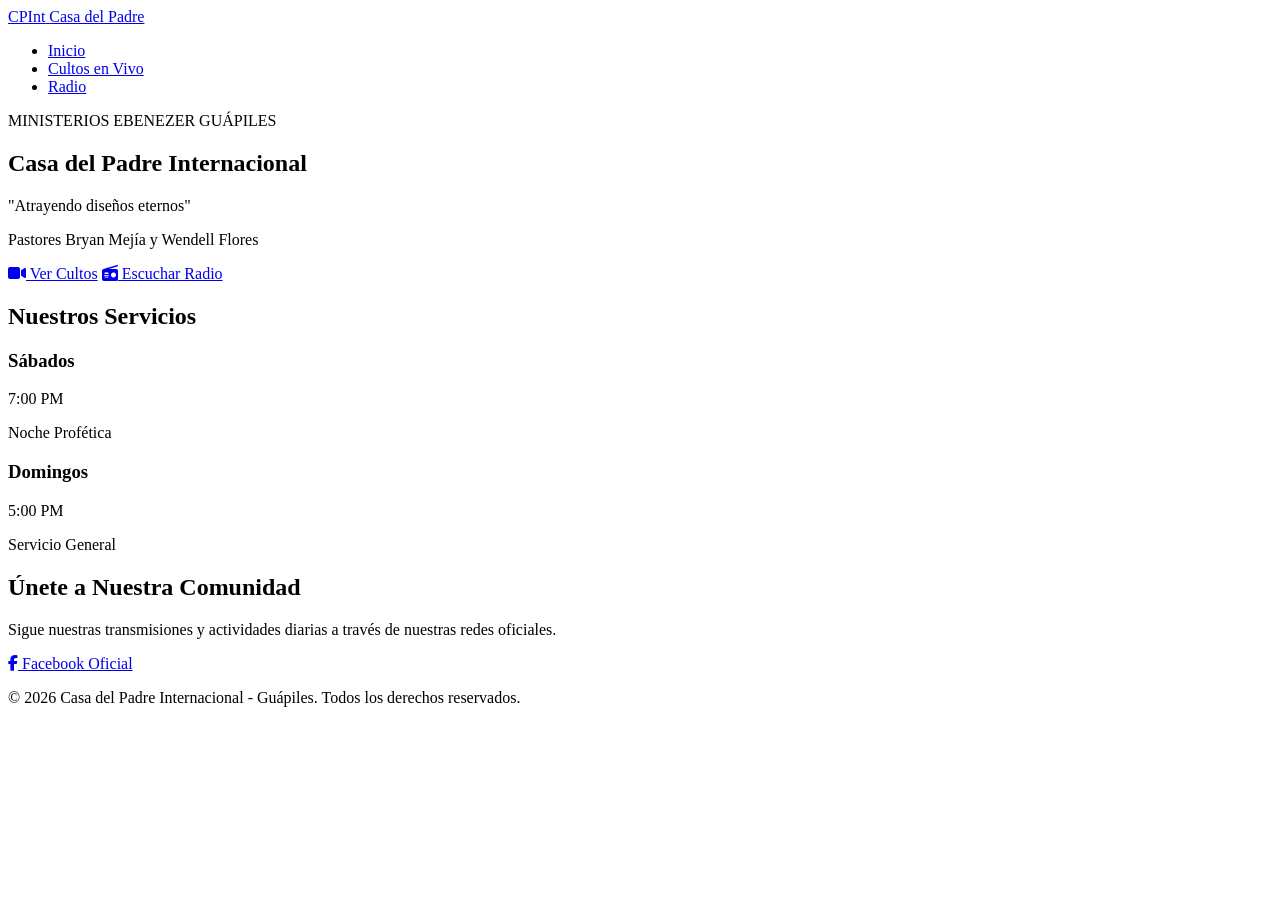
==== index.html @ 1788e54e "Add initial index.html for website structure Initial HTML structure for Casa del Padre Internacional" ====
<!DOCTYPE html>
<html lang="es">
<head>
    <meta charset="UTF-8">
    <meta name="viewport" content="width=device-width, initial-scale=1.0">
    <title>Casa del Padre Internacional | Guápiles</title>
    <link rel="stylesheet" href="css/styles.css">
    <!-- Iconos FontAwesome para botones sociales -->
    <link rel="stylesheet" href="https://cdnjs.cloudflare.com/ajax/libs/font-awesome/6.4.0/css/all.min.css">
</head>
<body>

    <!-- NAV / HEADER -->
    <header class="navbar">
        <div class="container nav-container">
            <a href="/" class="logo">
                <span class="brand-title">CPInt</span>
                <span class="brand-sub">Casa del Padre</span>
            </a>
            <nav>
                <ul class="nav-links">
                    <li><a href="/" class="active">Inicio</a></li>
                    <li><a href="cultos/">Cultos en Vivo</a></li>
                    <li><a href="radio/">Radio</a></li>
                </ul>
            </nav>
        </div>
    </header>

    <!-- HERO SECTION -->
    <section class="hero">
        <div class="container hero-content">
            <p class="tagline">MINISTERIOS EBENEZER GUÁPILES</p>
            <h1>Casa del Padre Internacional</h1>
            <p class="slogan">"Atrayendo diseños eternos"</p>
            <p class="pastors">Pastores Bryan Mejía y Wendell Flores</p>
            
            <div class="hero-buttons">
                <a href="cultos/" class="btn btn-primary"><i class="fa-solid fa-video"></i> Ver Cultos</a>
                <a href="radio/" class="btn btn-secondary"><i class="fa-solid fa-radio"></i> Escuchar Radio</a>
            </div>
        </div>
    </section>

    <!-- HORARIOS / AGENDA -->
    <section class="schedule-section">
        <div class="container">
            <h2>Nuestros Servicios</h2>
            <div class="schedule-grid">
                <div class="schedule-card">
                    <h3>Sábados</h3>
                    <p class="time">7:00 PM</p>
                    <p class="activity">Noche Profética</p>
                </div>
                <div class="schedule-card highlight">
                    <h3>Domingos</h3>
                    <p class="time">5:00 PM</p>
                    <p class="activity">Servicio General</p>
                </div>
            </div>
        </div>
    </section>

    <!-- REDES SOCIALES / COMUNIDAD -->
    <section class="community-section">
        <div class="container">
            <h2>Únete a Nuestra Comunidad</h2>
            <p>Sigue nuestras transmisiones y actividades diarias a través de nuestras redes oficiales.</p>
            <div class="social-links">
                <a href="https://www.facebook.com/CPIGuapiles" target="_blank" class="social-btn facebook">
                    <i class="fa-brands fa-facebook-f"></i> Facebook Oficial
                </a>
            </div>
        </div>
    </section>

    <!-- FOOTER -->
    <footer>
        <div class="container footer-content">
            <p>&copy; 2026 Casa del Padre Internacional - Guápiles. Todos los derechos reservados.</p>
        </div>
    </footer>

    <script src="js/main.js"></script>
</body>
</html>
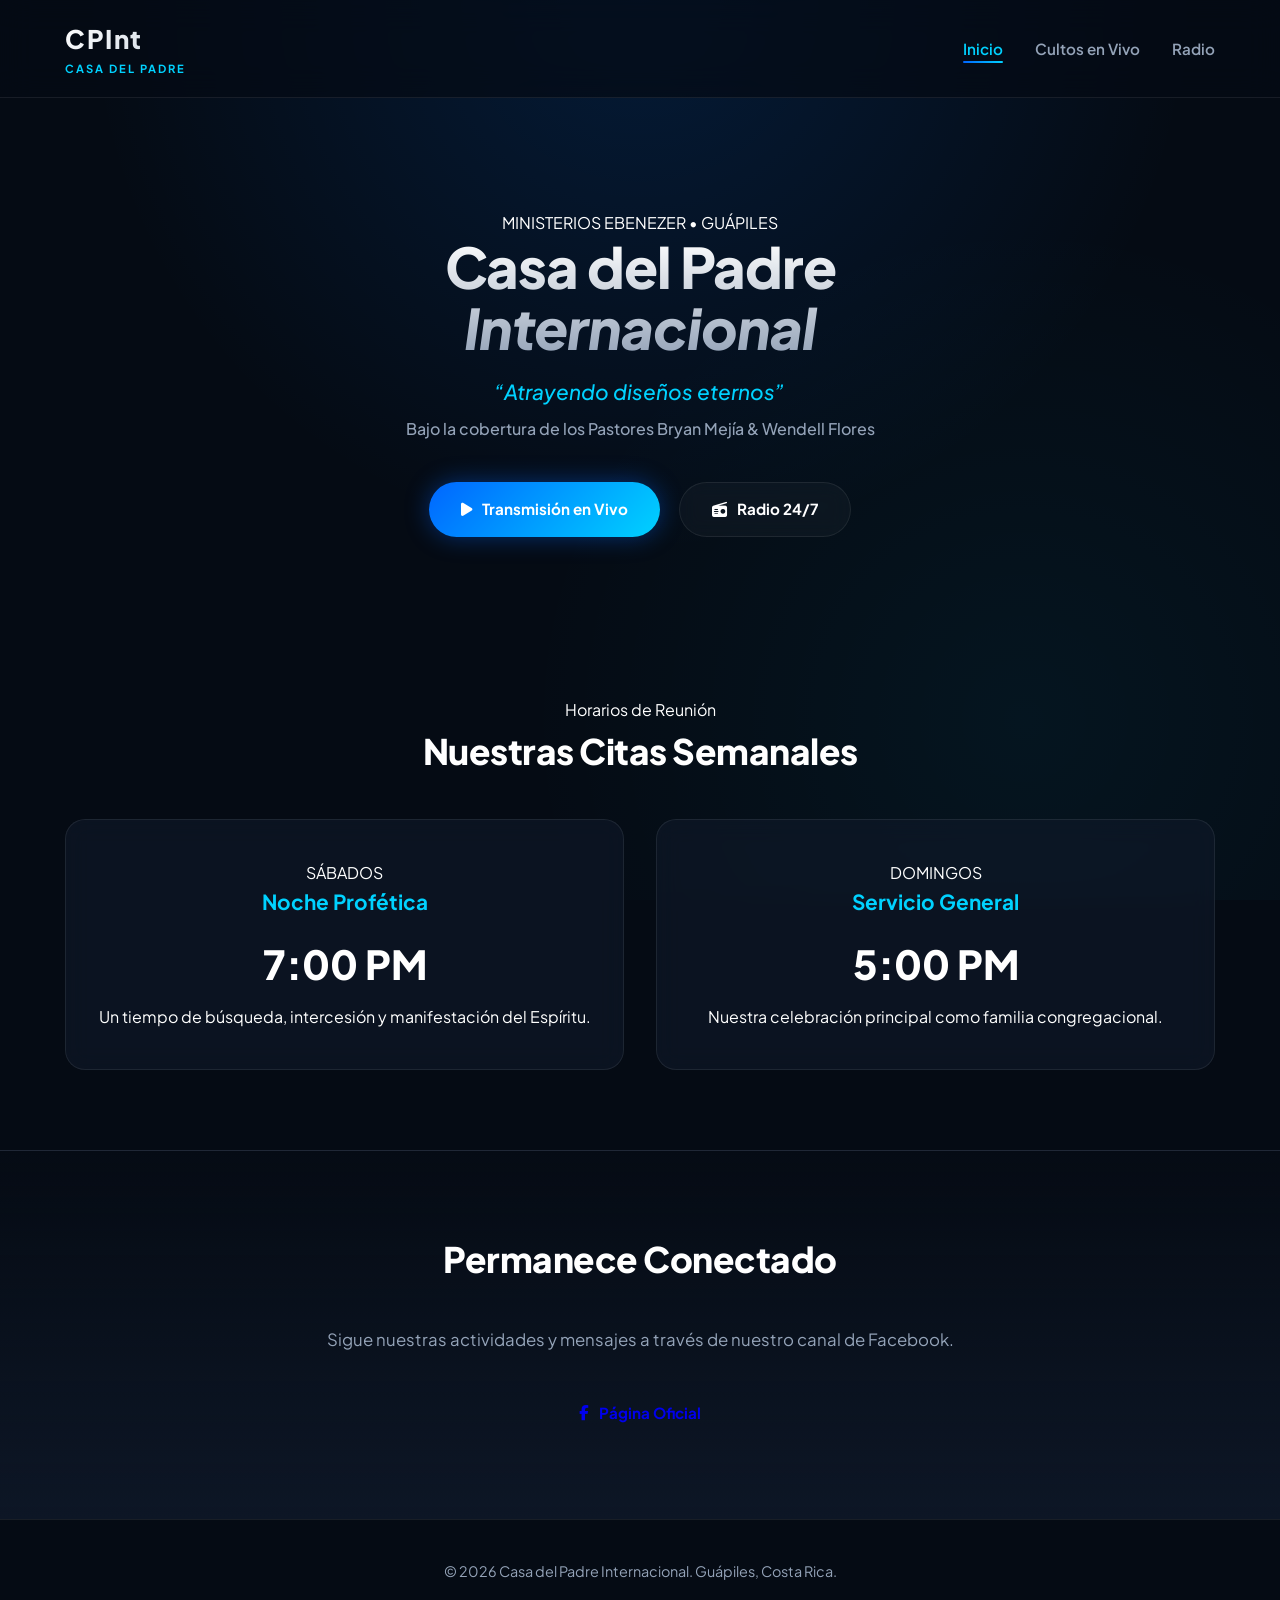
==== commit 2e1bd806: "Revise content and structure in index.html" ====
--- a/index.html
+++ b/index.html
@@ -3,14 +3,13 @@
 <head>
     <meta charset="UTF-8">
     <meta name="viewport" content="width=device-width, initial-scale=1.0">
-    <title>Casa del Padre Internacional | Guápiles</title>
+    <title>Casa del Padre Internacional</title>
     <link rel="stylesheet" href="css/styles.css">
-    <!-- Iconos FontAwesome para botones sociales -->
     <link rel="stylesheet" href="https://cdnjs.cloudflare.com/ajax/libs/font-awesome/6.4.0/css/all.min.css">
 </head>
 <body>
 
-    <!-- NAV / HEADER -->
+    <!-- NAVBAR MINIMALISTA -->
     <header class="navbar">
         <div class="container nav-container">
             <a href="/" class="logo">
@@ -27,57 +26,62 @@
         </div>
     </header>
 
-    <!-- HERO SECTION -->
+    <!-- HERO EDITORIAL -->
     <section class="hero">
         <div class="container hero-content">
-            <p class="tagline">MINISTERIOS EBENEZER GUÁPILES</p>
-            <h1>Casa del Padre Internacional</h1>
-            <p class="slogan">"Atrayendo diseños eternos"</p>
-            <p class="pastors">Pastores Bryan Mejía y Wendell Flores</p>
+            <span class="location-badge">MINISTERIOS EBENEZER • GUÁPILES</span>
+            <h1>Casa del Padre<br><i>Internacional</i></h1>
+            <p class="slogan">“Atrayendo diseños eternos”</p>
+            <p class="pastors">Bajo la cobertura de los Pastores Bryan Mejía & Wendell Flores</p>
             
             <div class="hero-buttons">
-                <a href="cultos/" class="btn btn-primary"><i class="fa-solid fa-video"></i> Ver Cultos</a>
-                <a href="radio/" class="btn btn-secondary"><i class="fa-solid fa-radio"></i> Escuchar Radio</a>
+                <a href="cultos/" class="btn btn-primary"><i class="fa-solid fa-play"></i> Transmisión en Vivo</a>
+                <a href="radio/" class="btn btn-secondary"><i class="fa-solid fa-radio"></i> Radio 24/7</a>
             </div>
         </div>
     </section>
 
-    <!-- HORARIOS / AGENDA -->
+    <!-- SECCIÓN SOBRIA DE AGENDA -->
     <section class="schedule-section">
         <div class="container">
-            <h2>Nuestros Servicios</h2>
+            <div class="section-header">
+                <span class="section-subtitle">Horarios de Reunión</span>
+                <h2>Nuestras Citas Semanales</h2>
+            </div>
+            
             <div class="schedule-grid">
-                <div class="schedule-card">
-                    <h3>Sábados</h3>
+                <article class="schedule-card">
+                    <span class="day-label">SÁBADOS</span>
+                    <h3>Noche Profética</h3>
                     <p class="time">7:00 PM</p>
-                    <p class="activity">Noche Profética</p>
-                </div>
-                <div class="schedule-card highlight">
-                    <h3>Domingos</h3>
+                    <p class="description">Un tiempo de búsqueda, intercesión y manifestación del Espíritu.</p>
+                </article>
+
+                <article class="schedule-card featured">
+                    <span class="day-label">DOMINGOS</span>
+                    <h3>Servicio General</h3>
                     <p class="time">5:00 PM</p>
-                    <p class="activity">Servicio General</p>
-                </div>
+                    <p class="description">Nuestra celebración principal como familia congregacional.</p>
+                </article>
             </div>
         </div>
     </section>
 
-    <!-- REDES SOCIALES / COMUNIDAD -->
+    <!-- COMUNIDAD / CONTACTO -->
     <section class="community-section">
         <div class="container">
-            <h2>Únete a Nuestra Comunidad</h2>
-            <p>Sigue nuestras transmisiones y actividades diarias a través de nuestras redes oficiales.</p>
-            <div class="social-links">
-                <a href="https://www.facebook.com/CPIGuapiles" target="_blank" class="social-btn facebook">
-                    <i class="fa-brands fa-facebook-f"></i> Facebook Oficial
-                </a>
-            </div>
+            <h2>Permanece Conectado</h2>
+            <p>Sigue nuestras actividades y mensajes a través de nuestro canal de Facebook.</p>
+            <a href="https://www.facebook.com/CPIGuapiles" target="_blank" class="btn btn-facebook">
+                <i class="fa-brands fa-facebook-f"></i> Página Oficial
+            </a>
         </div>
     </section>
 
-    <!-- FOOTER -->
+    <!-- FOOTER LIGERO -->
     <footer>
-        <div class="container footer-content">
-            <p>&copy; 2026 Casa del Padre Internacional - Guápiles. Todos los derechos reservados.</p>
+        <div class="container">
+            <p>&copy; 2026 Casa del Padre Internacional. Guápiles, Costa Rica.</p>
         </div>
     </footer>
 
--- a/css/styles.css
+++ b/css/styles.css
@@ -0,0 +1,341 @@
+@import url('https://fonts.googleapis.com/css2?family=Plus+Jakarta+Sans:wght@300;400;500;600;700;800&display=swap');
+
+/* ==========================================
+   VARIABLES Y ESTILOS GLOBALES
+   ========================================== */
+:root {
+    --bg-dark: #050b14;
+    --card-bg: rgba(15, 25, 42, 0.6);
+    --card-bg-hover: rgba(22, 36, 61, 0.8);
+    --primary-blue: #0066ff;
+    --cyan-accent: #00d2ff;
+    --text-white: #ffffff;
+    --text-muted: #94a3b8;
+    --border-color: rgba(255, 255, 255, 0.08);
+    --border-glow: rgba(0, 210, 255, 0.3);
+    --font-main: 'Plus Jakarta Sans', system-ui, -apple-system, sans-serif;
+}
+
+* {
+    margin: 0;
+    padding: 0;
+    box-sizing: border-box;
+}
+
+body {
+    background-color: var(--bg-dark);
+    color: var(--text-white);
+    font-family: var(--font-main);
+    line-height: 1.6;
+    overflow-x: hidden;
+    background-image: 
+        radial-gradient(circle at 50% 0%, rgba(0, 117, 255, 0.15) 0%, transparent 50%),
+        radial-gradient(circle at 80% 80%, rgba(0, 210, 255, 0.05) 0%, transparent 40%);
+    background-attachment: fixed;
+}
+
+.container {
+    width: 90%;
+    max-width: 1150px;
+    margin: 0 auto;
+}
+
+/* ==========================================
+   HEADER / NAVBAR (GLASSMORPHISM)
+   ========================================== */
+.navbar {
+    background-color: rgba(5, 11, 20, 0.7);
+    border-bottom: 1px solid var(--border-color);
+    position: sticky;
+    top: 0;
+    z-index: 100;
+    backdrop-filter: blur(16px);
+    -webkit-backdrop-filter: blur(16px);
+    transition: all 0.3s ease;
+}
+
+.nav-container {
+    display: flex;
+    justify-content: space-between;
+    align-items: center;
+    padding: 1.2rem 0;
+}
+
+.logo {
+    text-decoration: none;
+    display: flex;
+    flex-direction: column;
+}
+
+.brand-title {
+    font-size: 1.6rem;
+    font-weight: 800;
+    color: var(--text-white);
+    letter-spacing: 1.5px;
+    background: linear-gradient(135deg, #ffffff 0%, #cbd5e1 100%);
+    -webkit-background-clip: text;
+    -webkit-text-fill-color: transparent;
+}
+
+.brand-sub {
+    font-size: 0.7rem;
+    color: var(--cyan-accent);
+    text-transform: uppercase;
+    letter-spacing: 2px;
+    font-weight: 700;
+}
+
+.nav-links {
+    display: flex;
+    list-style: none;
+    gap: 2rem;
+}
+
+.nav-links a {
+    color: var(--text-muted);
+    text-decoration: none;
+    font-weight: 600;
+    font-size: 0.95rem;
+    transition: all 0.3s ease;
+    position: relative;
+    padding: 0.3rem 0;
+}
+
+.nav-links a::after {
+    content: '';
+    position: absolute;
+    bottom: 0;
+    left: 0;
+    width: 0%;
+    height: 2px;
+    background: linear-gradient(90deg, var(--primary-blue), var(--cyan-accent));
+    transition: width 0.3s ease;
+    border-radius: 2px;
+}
+
+.nav-links a:hover {
+    color: var(--text-white);
+}
+
+.nav-links a:hover::after,
+.nav-links a.active::after {
+    width: 100%;
+}
+
+.nav-links a.active {
+    color: var(--cyan-accent);
+}
+
+/* ==========================================
+   HERO SECTION
+   ========================================== */
+.hero {
+    padding: 7rem 0 5rem 0;
+    text-align: center;
+    position: relative;
+}
+
+.tagline {
+    font-size: 0.8rem;
+    color: var(--cyan-accent);
+    letter-spacing: 3px;
+    text-transform: uppercase;
+    font-weight: 700;
+    margin-bottom: 1rem;
+    display: inline-block;
+    padding: 0.4rem 1.2rem;
+    background: rgba(0, 210, 255, 0.08);
+    border: 1px solid rgba(0, 210, 255, 0.2);
+    border-radius: 50px;
+    backdrop-filter: blur(5px);
+}
+
+.hero h1 {
+    font-size: 3.5rem;
+    font-weight: 800;
+    line-height: 1.1;
+    margin-bottom: 1rem;
+    letter-spacing: -1px;
+    background: linear-gradient(180deg, #ffffff 0%, #94a3b8 100%);
+    -webkit-background-clip: text;
+    -webkit-text-fill-color: transparent;
+}
+
+.slogan {
+    font-size: 1.3rem;
+    font-style: italic;
+    color: var(--cyan-accent);
+    margin-bottom: 0.5rem;
+    font-weight: 500;
+}
+
+.pastors {
+    font-size: 1rem;
+    color: var(--text-muted);
+    margin-bottom: 2.5rem;
+    font-weight: 500;
+}
+
+.hero-buttons {
+    display: flex;
+    justify-content: center;
+    gap: 1.2rem;
+    flex-wrap: wrap;
+}
+
+/* BOTONES ELEGANTES */
+.btn {
+    display: inline-flex;
+    align-items: center;
+    gap: 0.6rem;
+    padding: 0.9rem 2rem;
+    border-radius: 50px;
+    text-decoration: none;
+    font-weight: 700;
+    font-size: 0.95rem;
+    transition: all 0.3s cubic-bezier(0.4, 0, 0.2, 1);
+    cursor: pointer;
+}
+
+.btn-primary {
+    background: linear-gradient(135deg, var(--primary-blue), #00d2ff);
+    color: var(--text-white);
+    box-shadow: 0 0 25px rgba(0, 102, 255, 0.4);
+    border: none;
+}
+
+.btn-primary:hover {
+    transform: translateY(-3px);
+    box-shadow: 0 0 35px rgba(0, 210, 255, 0.6);
+}
+
+.btn-secondary {
+    background-color: rgba(255, 255, 255, 0.03);
+    color: var(--text-white);
+    border: 1px solid var(--border-color);
+    backdrop-filter: blur(10px);
+}
+
+.btn-secondary:hover {
+    background-color: rgba(255, 255, 255, 0.08);
+    border-color: var(--cyan-accent);
+    color: var(--cyan-accent);
+    transform: translateY(-3px);
+}
+
+/* ==========================================
+   HORARIOS / AGENDA
+   ========================================== */
+.schedule-section {
+    padding: 5rem 0;
+    text-align: center;
+}
+
+.schedule-section h2,
+.community-section h2 {
+    font-size: 2.2rem;
+    font-weight: 800;
+    margin-bottom: 2.5rem;
+    letter-spacing: -0.5px;
+}
+
+.schedule-grid {
+    display: grid;
+    grid-template-columns: repeat(auto-fit, minmax(280px, 1fr));
+    gap: 2rem;
+}
+
+.schedule-card {
+    background: var(--card-bg);
+    border: 1px solid var(--border-color);
+    padding: 2.5rem 2rem;
+    border-radius: 20px;
+    backdrop-filter: blur(12px);
+    transition: all 0.3s ease;
+    position: relative;
+    overflow: hidden;
+}
+
+.schedule-card:hover {
+    background: var(--card-bg-hover);
+    transform: translateY(-5px);
+    border-color: var(--border-glow);
+}
+
+.schedule-card.highlight {
+    border: 1px solid rgba(0, 210, 255, 0.4);
+    background: linear-gradient(180deg, rgba(0, 102, 255, 0.1) 0%, rgba(15, 25, 42, 0.6) 100%);
+    box-shadow: 0 10px 30px rgba(0, 102, 255, 0.15);
+}
+
+.schedule-card h3 {
+    font-size: 1.3rem;
+    color: var(--cyan-accent);
+    margin-bottom: 0.8rem;
+    font-weight: 700;
+}
+
+.schedule-card .time {
+    font-size: 2.5rem;
+    font-weight: 800;
+    margin-bottom: 0.5rem;
+    color: var(--text-white);
+}
+
+.schedule-card .activity {
+    color: var(--text-muted);
+    font-weight: 500;
+}
+
+/* ==========================================
+   REDES SOCIALES & FOOTER
+   ========================================== */
+.community-section {
+    padding: 5rem 0;
+    text-align: center;
+    background: linear-gradient(180deg, transparent 0%, rgba(15, 25, 42, 0.8) 100%);
+    border-top: 1px solid var(--border-color);
+}
+
+.community-section p {
+    color: var(--text-muted);
+    margin-bottom: 2rem;
+    font-size: 1.05rem;
+}
+
+.social-btn.facebook {
+    display: inline-flex;
+    align-items: center;
+    gap: 0.7rem;
+    background: linear-gradient(135deg, #1877f2, #0052cc);
+    color: white;
+    padding: 1rem 2.2rem;
+    border-radius: 50px;
+    text-decoration: none;
+    font-weight: 700;
+    box-shadow: 0 4px 20px rgba(24, 119, 242, 0.3);
+    transition: all 0.3s ease;
+}
+
+.social-btn.facebook:hover {
+    transform: translateY(-3px);
+    box-shadow: 0 6px 25px rgba(24, 119, 242, 0.5);
+}
+
+footer {
+    border-top: 1px solid var(--border-color);
+    padding: 2.5rem 0;
+    text-align: center;
+    color: var(--text-muted);
+    font-size: 0.9rem;
+    background-color: var(--bg-dark);
+}
+
+/* RESPONSIVE PA CELULARES */
+@media (max-width: 768px) {
+    .hero { padding: 4rem 0 3rem 0; }
+    .hero h1 { font-size: 2.2rem; }
+    .slogan { font-size: 1.1rem; }
+    .nav-container { flex-direction: column; gap: 1.2rem; }
+    .nav-links { gap: 1.2rem; }
+}
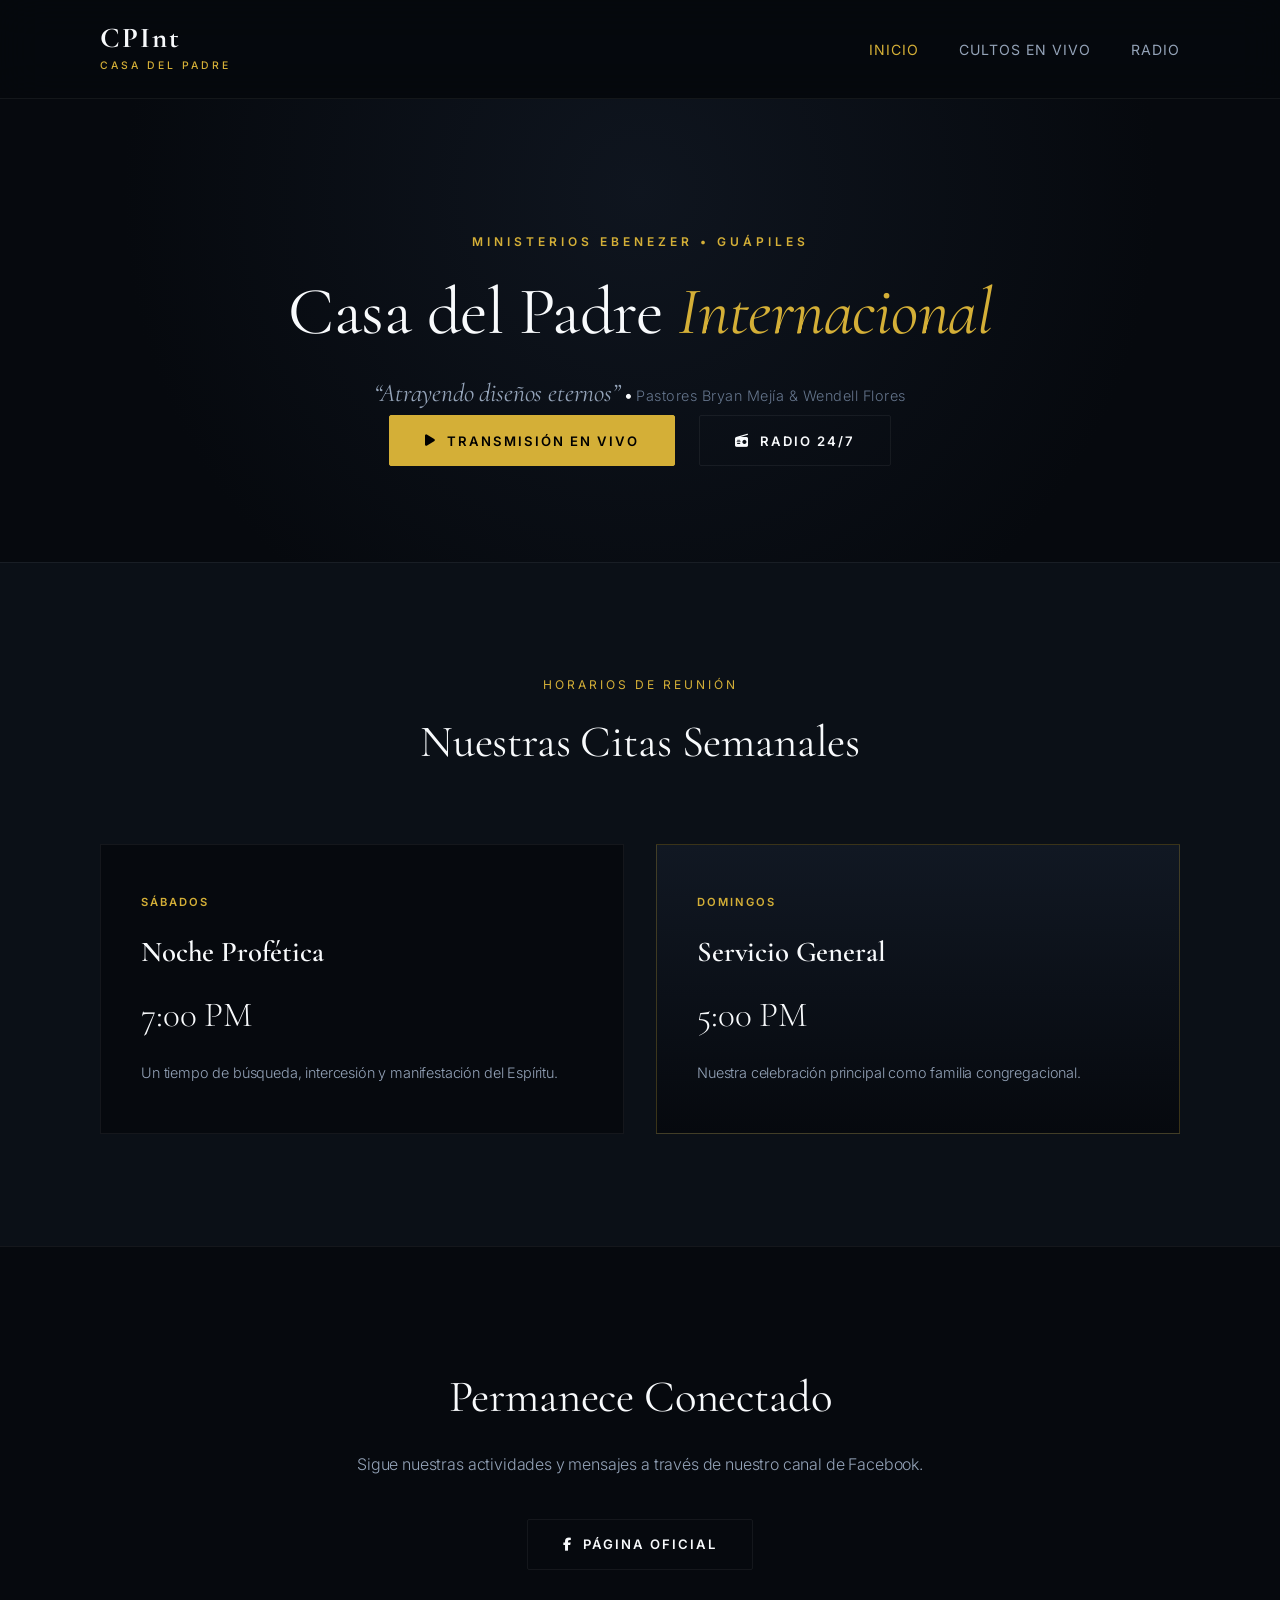
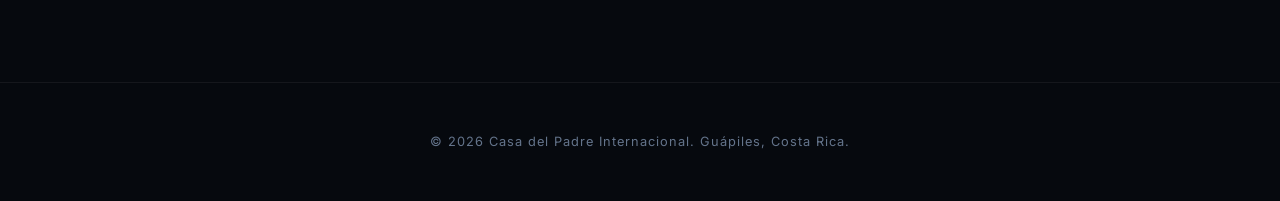
==== commit 01e075e1: "Refactor hero section content in index.html" ====
--- a/index.html
+++ b/index.html
@@ -27,12 +27,16 @@
     </header>
 
     <!-- HERO EDITORIAL -->
-    <section class="hero">
+   <section class="hero">
         <div class="container hero-content">
             <span class="location-badge">MINISTERIOS EBENEZER • GUÁPILES</span>
-            <h1>Casa del Padre<br><i>Internacional</i></h1>
-            <p class="slogan">“Atrayendo diseños eternos”</p>
-            <p class="pastors">Bajo la cobertura de los Pastores Bryan Mejía & Wendell Flores</p>
+            <h1>Casa del Padre <i>Internacional</i></h1>
+            
+            <div class="hero-meta">
+                <span class="slogan">“Atrayendo diseños eternos”</span>
+                <span class="dot">•</span>
+                <span class="pastors">Pastores Bryan Mejía & Wendell Flores</span>
+            </div>
             
             <div class="hero-buttons">
                 <a href="cultos/" class="btn btn-primary"><i class="fa-solid fa-play"></i> Transmisión en Vivo</a>
--- a/css/styles.css
+++ b/css/styles.css
@@ -1,21 +1,35 @@
-@import url('https://fonts.googleapis.com/css2?family=Plus+Jakarta+Sans:wght@300;400;500;600;700;800&display=swap');
-
-/* ==========================================
-   VARIABLES Y ESTILOS GLOBALES
+@import url('https://fonts.googleapis.com/css2?family=Cormorant+Garamond:ital,wght@0,400;0,600;0,700;1,400&family=Inter:wght@300;400;500;600&display=swap');
+
+/* ==========================================
+   VARIABLES Y PALETA DE LUJO MINIMALISTA
    ========================================== */
 :root {
-    --bg-dark: #050b14;
-    --card-bg: rgba(15, 25, 42, 0.6);
-    --card-bg-hover: rgba(22, 36, 61, 0.8);
-    --primary-blue: #0066ff;
-    --cyan-accent: #00d2ff;
-    --text-white: #ffffff;
-    --text-muted: #94a3b8;
-    --border-color: rgba(255, 255, 255, 0.08);
-    --border-glow: rgba(0, 210, 255, 0.3);
-    --font-main: 'Plus Jakarta Sans', system-ui, -apple-system, sans-serif;
-}
-
+    --bg-main: #06090e;
+    --bg-surface: #0b1017;
+    --bg-surface-elevated: #111823;
+    
+    /* Acentos Soberbios */
+    --accent-gold: #d4af37;
+    --accent-gold-soft: rgba(212, 175, 55, 0.15);
+    --accent-gold-hover: #e5c158;
+    
+    /* Textos */
+    --text-primary: #f8fafc;
+    --text-secondary: #94a3b8;
+    --text-muted: #64748b;
+    
+    /* Bordes sutiles */
+    --border-subtle: rgba(255, 255, 255, 0.06);
+    --border-gold-subtle: rgba(212, 175, 55, 0.25);
+    
+    /* Tipografías */
+    --font-serif: 'Cormorant Garamond', Georgia, serif;
+    --font-sans: 'Inter', system-ui, -apple-system, sans-serif;
+}
+
+/* ==========================================
+   RESET & BASES
+   ========================================== */
 * {
     margin: 0;
     padding: 0;
@@ -23,42 +37,38 @@
 }
 
 body {
-    background-color: var(--bg-dark);
-    color: var(--text-white);
-    font-family: var(--font-main);
-    line-height: 1.6;
-    overflow-x: hidden;
-    background-image: 
-        radial-gradient(circle at 50% 0%, rgba(0, 117, 255, 0.15) 0%, transparent 50%),
-        radial-gradient(circle at 80% 80%, rgba(0, 210, 255, 0.05) 0%, transparent 40%);
-    background-attachment: fixed;
+    background-color: var(--bg-main);
+    color: var(--text-primary);
+    font-family: var(--font-sans);
+    line-height: 1.7;
+    letter-spacing: -0.01em;
+    -webkit-font-smoothing: antialiased;
 }
 
 .container {
-    width: 90%;
-    max-width: 1150px;
+    width: 88%;
+    max-width: 1080px;
     margin: 0 auto;
 }
 
 /* ==========================================
-   HEADER / NAVBAR (GLASSMORPHISM)
+   NAVBAR SOBRIO
    ========================================== */
 .navbar {
-    background-color: rgba(5, 11, 20, 0.7);
-    border-bottom: 1px solid var(--border-color);
+    background-color: rgba(6, 9, 14, 0.85);
+    border-bottom: 1px solid var(--border-subtle);
     position: sticky;
     top: 0;
     z-index: 100;
-    backdrop-filter: blur(16px);
-    -webkit-backdrop-filter: blur(16px);
-    transition: all 0.3s ease;
+    backdrop-filter: blur(20px);
+    -webkit-backdrop-filter: blur(20px);
 }
 
 .nav-container {
     display: flex;
     justify-content: space-between;
     align-items: center;
-    padding: 1.2rem 0;
+    padding: 1.5rem 0;
 }
 
 .logo {
@@ -68,274 +78,274 @@
 }
 
 .brand-title {
-    font-size: 1.6rem;
-    font-weight: 800;
-    color: var(--text-white);
-    letter-spacing: 1.5px;
-    background: linear-gradient(135deg, #ffffff 0%, #cbd5e1 100%);
-    -webkit-background-clip: text;
-    -webkit-text-fill-color: transparent;
+    font-family: var(--font-serif);
+    font-size: 1.8rem;
+    font-weight: 700;
+    color: var(--text-primary);
+    letter-spacing: 2px;
+    line-height: 1;
 }
 
 .brand-sub {
-    font-size: 0.7rem;
-    color: var(--cyan-accent);
-    text-transform: uppercase;
-    letter-spacing: 2px;
-    font-weight: 700;
+    font-size: 0.65rem;
+    color: var(--accent-gold);
+    text-transform: uppercase;
+    letter-spacing: 3px;
+    font-weight: 500;
+    margin-top: 4px;
 }
 
 .nav-links {
     display: flex;
     list-style: none;
-    gap: 2rem;
+    gap: 2.5rem;
 }
 
 .nav-links a {
-    color: var(--text-muted);
+    color: var(--text-secondary);
     text-decoration: none;
-    font-weight: 600;
-    font-size: 0.95rem;
-    transition: all 0.3s ease;
-    position: relative;
-    padding: 0.3rem 0;
-}
-
-.nav-links a::after {
-    content: '';
-    position: absolute;
-    bottom: 0;
-    left: 0;
-    width: 0%;
-    height: 2px;
-    background: linear-gradient(90deg, var(--primary-blue), var(--cyan-accent));
-    transition: width 0.3s ease;
-    border-radius: 2px;
-}
-
-.nav-links a:hover {
-    color: var(--text-white);
-}
-
-.nav-links a:hover::after,
-.nav-links a.active::after {
-    width: 100%;
-}
-
+    font-size: 0.88rem;
+    font-weight: 400;
+    letter-spacing: 1px;
+    text-transform: uppercase;
+    transition: color 0.3s ease;
+}
+
+.nav-links a:hover,
 .nav-links a.active {
-    color: var(--cyan-accent);
-}
-
-/* ==========================================
-   HERO SECTION
+    color: var(--accent-gold);
+}
+
+/* ==========================================
+   HERO SECTION EDITORIAL
    ========================================== */
 .hero {
-    padding: 7rem 0 5rem 0;
+    padding: 8rem 0 6rem 0;
     text-align: center;
     position: relative;
-}
-
-.tagline {
-    font-size: 0.8rem;
-    color: var(--cyan-accent);
-    letter-spacing: 3px;
-    text-transform: uppercase;
-    font-weight: 700;
-    margin-bottom: 1rem;
+    background: radial-gradient(circle at 50% 20%, rgba(17, 24, 35, 0.8) 0%, var(--bg-main) 70%);
+}
+
+.location-badge {
+    font-size: 0.75rem;
+    color: var(--accent-gold);
+    letter-spacing: 4px;
+    text-transform: uppercase;
+    font-weight: 600;
     display: inline-block;
-    padding: 0.4rem 1.2rem;
-    background: rgba(0, 210, 255, 0.08);
-    border: 1px solid rgba(0, 210, 255, 0.2);
-    border-radius: 50px;
-    backdrop-filter: blur(5px);
+    margin-bottom: 1.5rem;
 }
 
 .hero h1 {
-    font-size: 3.5rem;
-    font-weight: 800;
-    line-height: 1.1;
-    margin-bottom: 1rem;
-    letter-spacing: -1px;
-    background: linear-gradient(180deg, #ffffff 0%, #94a3b8 100%);
-    -webkit-background-clip: text;
-    -webkit-text-fill-color: transparent;
+    font-family: var(--font-serif);
+    font-size: 4.2rem;
+    font-weight: 400;
+    line-height: 1.05;
+    margin-bottom: 1.5rem;
+    color: var(--text-primary);
+    letter-spacing: -0.5px;
+}
+
+.hero h1 i {
+    font-family: var(--font-serif);
+    font-weight: 400;
+    color: var(--accent-gold);
 }
 
 .slogan {
-    font-size: 1.3rem;
+    font-family: var(--font-serif);
+    font-size: 1.6rem;
     font-style: italic;
-    color: var(--cyan-accent);
-    margin-bottom: 0.5rem;
-    font-weight: 500;
+    color: var(--text-secondary);
+    margin-bottom: 0.8rem;
+    font-weight: 400;
 }
 
 .pastors {
-    font-size: 1rem;
+    font-size: 0.9rem;
     color: var(--text-muted);
-    margin-bottom: 2.5rem;
-    font-weight: 500;
+    margin-bottom: 3rem;
+    font-weight: 300;
+    letter-spacing: 0.5px;
 }
 
 .hero-buttons {
     display: flex;
     justify-content: center;
-    gap: 1.2rem;
+    gap: 1.5rem;
     flex-wrap: wrap;
 }
 
-/* BOTONES ELEGANTES */
+/* BOTONES FINOS */
 .btn {
     display: inline-flex;
     align-items: center;
     gap: 0.6rem;
-    padding: 0.9rem 2rem;
-    border-radius: 50px;
+    padding: 0.85rem 2.2rem;
+    border-radius: 2px;
     text-decoration: none;
-    font-weight: 700;
-    font-size: 0.95rem;
-    transition: all 0.3s cubic-bezier(0.4, 0, 0.2, 1);
+    font-size: 0.82rem;
+    font-weight: 600;
+    letter-spacing: 2px;
+    text-transform: uppercase;
+    transition: all 0.3s ease;
     cursor: pointer;
 }
 
 .btn-primary {
-    background: linear-gradient(135deg, var(--primary-blue), #00d2ff);
-    color: var(--text-white);
-    box-shadow: 0 0 25px rgba(0, 102, 255, 0.4);
-    border: none;
+    background-color: var(--accent-gold);
+    color: #000000;
+    border: 1px solid var(--accent-gold);
 }
 
 .btn-primary:hover {
-    transform: translateY(-3px);
-    box-shadow: 0 0 35px rgba(0, 210, 255, 0.6);
+    background-color: var(--accent-gold-hover);
+    border-color: var(--accent-gold-hover);
+    transform: translateY(-2px);
 }
 
 .btn-secondary {
-    background-color: rgba(255, 255, 255, 0.03);
-    color: var(--text-white);
-    border: 1px solid var(--border-color);
-    backdrop-filter: blur(10px);
+    background-color: transparent;
+    color: var(--text-primary);
+    border: 1px solid var(--border-subtle);
 }
 
 .btn-secondary:hover {
-    background-color: rgba(255, 255, 255, 0.08);
-    border-color: var(--cyan-accent);
-    color: var(--cyan-accent);
-    transform: translateY(-3px);
-}
-
-/* ==========================================
-   HORARIOS / AGENDA
+    border-color: var(--accent-gold);
+    color: var(--accent-gold);
+    transform: translateY(-2px);
+}
+
+/* ==========================================
+   AGENDA Y REUNIONES
    ========================================== */
 .schedule-section {
-    padding: 5rem 0;
+    padding: 7rem 0;
+    border-top: 1px solid var(--border-subtle);
+    background-color: var(--bg-surface);
+}
+
+.section-header {
     text-align: center;
-}
-
-.schedule-section h2,
+    margin-bottom: 4rem;
+}
+
+.section-subtitle {
+    font-size: 0.75rem;
+    color: var(--accent-gold);
+    letter-spacing: 3px;
+    text-transform: uppercase;
+    display: block;
+    margin-bottom: 0.5rem;
+}
+
+.section-header h2,
 .community-section h2 {
-    font-size: 2.2rem;
-    font-weight: 800;
-    margin-bottom: 2.5rem;
-    letter-spacing: -0.5px;
+    font-family: var(--font-serif);
+    font-size: 2.8rem;
+    font-weight: 400;
+    color: var(--text-primary);
 }
 
 .schedule-grid {
     display: grid;
-    grid-template-columns: repeat(auto-fit, minmax(280px, 1fr));
+    grid-template-columns: repeat(auto-fit, minmax(300px, 1fr));
     gap: 2rem;
 }
 
 .schedule-card {
-    background: var(--card-bg);
-    border: 1px solid var(--border-color);
-    padding: 2.5rem 2rem;
-    border-radius: 20px;
-    backdrop-filter: blur(12px);
-    transition: all 0.3s ease;
+    background-color: var(--bg-main);
+    border: 1px solid var(--border-subtle);
+    padding: 3rem 2.5rem;
+    border-radius: 0px;
+    transition: all 0.4s ease;
     position: relative;
-    overflow: hidden;
 }
 
 .schedule-card:hover {
-    background: var(--card-bg-hover);
-    transform: translateY(-5px);
-    border-color: var(--border-glow);
-}
-
-.schedule-card.highlight {
-    border: 1px solid rgba(0, 210, 255, 0.4);
-    background: linear-gradient(180deg, rgba(0, 102, 255, 0.1) 0%, rgba(15, 25, 42, 0.6) 100%);
-    box-shadow: 0 10px 30px rgba(0, 102, 255, 0.15);
+    border-color: var(--border-gold-subtle);
+    transform: translateY(-4px);
+}
+
+.schedule-card.featured {
+    border-color: var(--border-gold-subtle);
+    background: linear-gradient(180deg, var(--bg-surface-elevated) 0%, var(--bg-main) 100%);
+}
+
+.day-label {
+    font-size: 0.7rem;
+    color: var(--accent-gold);
+    letter-spacing: 2px;
+    font-weight: 600;
+    display: block;
+    margin-bottom: 1rem;
 }
 
 .schedule-card h3 {
-    font-size: 1.3rem;
-    color: var(--cyan-accent);
-    margin-bottom: 0.8rem;
-    font-weight: 700;
+    font-family: var(--font-serif);
+    font-size: 1.8rem;
+    font-weight: 600;
+    margin-bottom: 0.5rem;
 }
 
 .schedule-card .time {
-    font-size: 2.5rem;
-    font-weight: 800;
-    margin-bottom: 0.5rem;
-    color: var(--text-white);
-}
-
-.schedule-card .activity {
-    color: var(--text-muted);
-    font-weight: 500;
-}
-
-/* ==========================================
-   REDES SOCIALES & FOOTER
+    font-size: 2.2rem;
+    font-weight: 300;
+    color: var(--text-primary);
+    margin-bottom: 1rem;
+    font-family: var(--font-serif);
+}
+
+.schedule-card .description {
+    color: var(--text-secondary);
+    font-size: 0.9rem;
+    font-weight: 300;
+}
+
+/* ==========================================
+   COMUNIDAD & FOOTER
    ========================================== */
 .community-section {
-    padding: 5rem 0;
+    padding: 7rem 0;
     text-align: center;
-    background: linear-gradient(180deg, transparent 0%, rgba(15, 25, 42, 0.8) 100%);
-    border-top: 1px solid var(--border-color);
+    border-top: 1px solid var(--border-subtle);
+    background-color: var(--bg-main);
 }
 
 .community-section p {
-    color: var(--text-muted);
-    margin-bottom: 2rem;
-    font-size: 1.05rem;
-}
-
-.social-btn.facebook {
-    display: inline-flex;
-    align-items: center;
-    gap: 0.7rem;
-    background: linear-gradient(135deg, #1877f2, #0052cc);
-    color: white;
-    padding: 1rem 2.2rem;
-    border-radius: 50px;
-    text-decoration: none;
-    font-weight: 700;
-    box-shadow: 0 4px 20px rgba(24, 119, 242, 0.3);
-    transition: all 0.3s ease;
-}
-
-.social-btn.facebook:hover {
-    transform: translateY(-3px);
-    box-shadow: 0 6px 25px rgba(24, 119, 242, 0.5);
+    color: var(--text-secondary);
+    margin: 1rem 0 2.5rem 0;
+    font-size: 1rem;
+    font-weight: 300;
+}
+
+.btn-facebook {
+    background-color: transparent;
+    color: var(--text-primary);
+    border: 1px solid var(--border-subtle);
+}
+
+.btn-facebook:hover {
+    border-color: #1877f2;
+    color: #1877f2;
+    transform: translateY(-2px);
 }
 
 footer {
-    border-top: 1px solid var(--border-color);
-    padding: 2.5rem 0;
+    border-top: 1px solid var(--border-subtle);
+    padding: 3rem 0;
     text-align: center;
     color: var(--text-muted);
-    font-size: 0.9rem;
-    background-color: var(--bg-dark);
+    font-size: 0.8rem;
+    letter-spacing: 1px;
+    background-color: var(--bg-main);
 }
 
 /* RESPONSIVE PA CELULARES */
 @media (max-width: 768px) {
-    .hero { padding: 4rem 0 3rem 0; }
-    .hero h1 { font-size: 2.2rem; }
-    .slogan { font-size: 1.1rem; }
-    .nav-container { flex-direction: column; gap: 1.2rem; }
-    .nav-links { gap: 1.2rem; }
-}
+    .hero { padding: 5rem 0 4rem 0; }
+    .hero h1 { font-size: 2.8rem; }
+    .slogan { font-size: 1.2rem; }
+    .nav-container { flex-direction: column; gap: 1.5rem; }
+    .nav-links { gap: 1.5rem; }
+}
